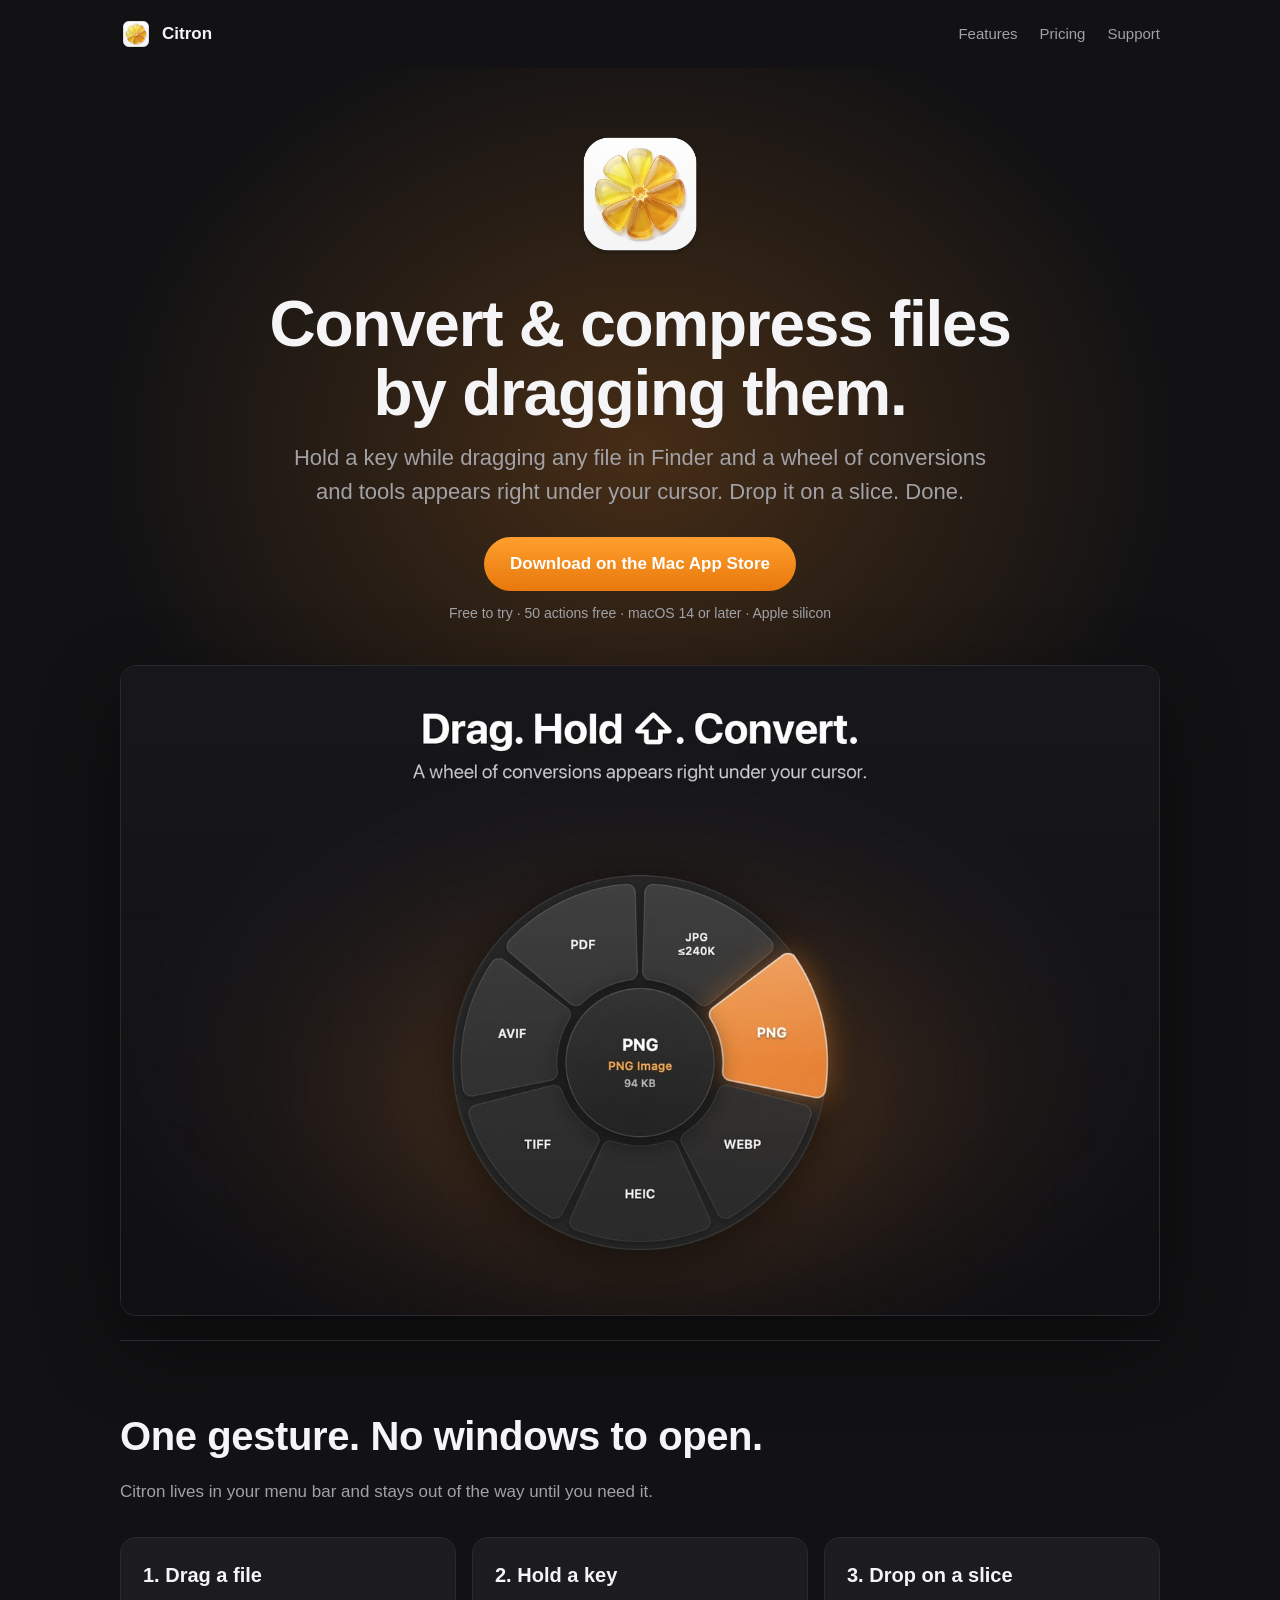
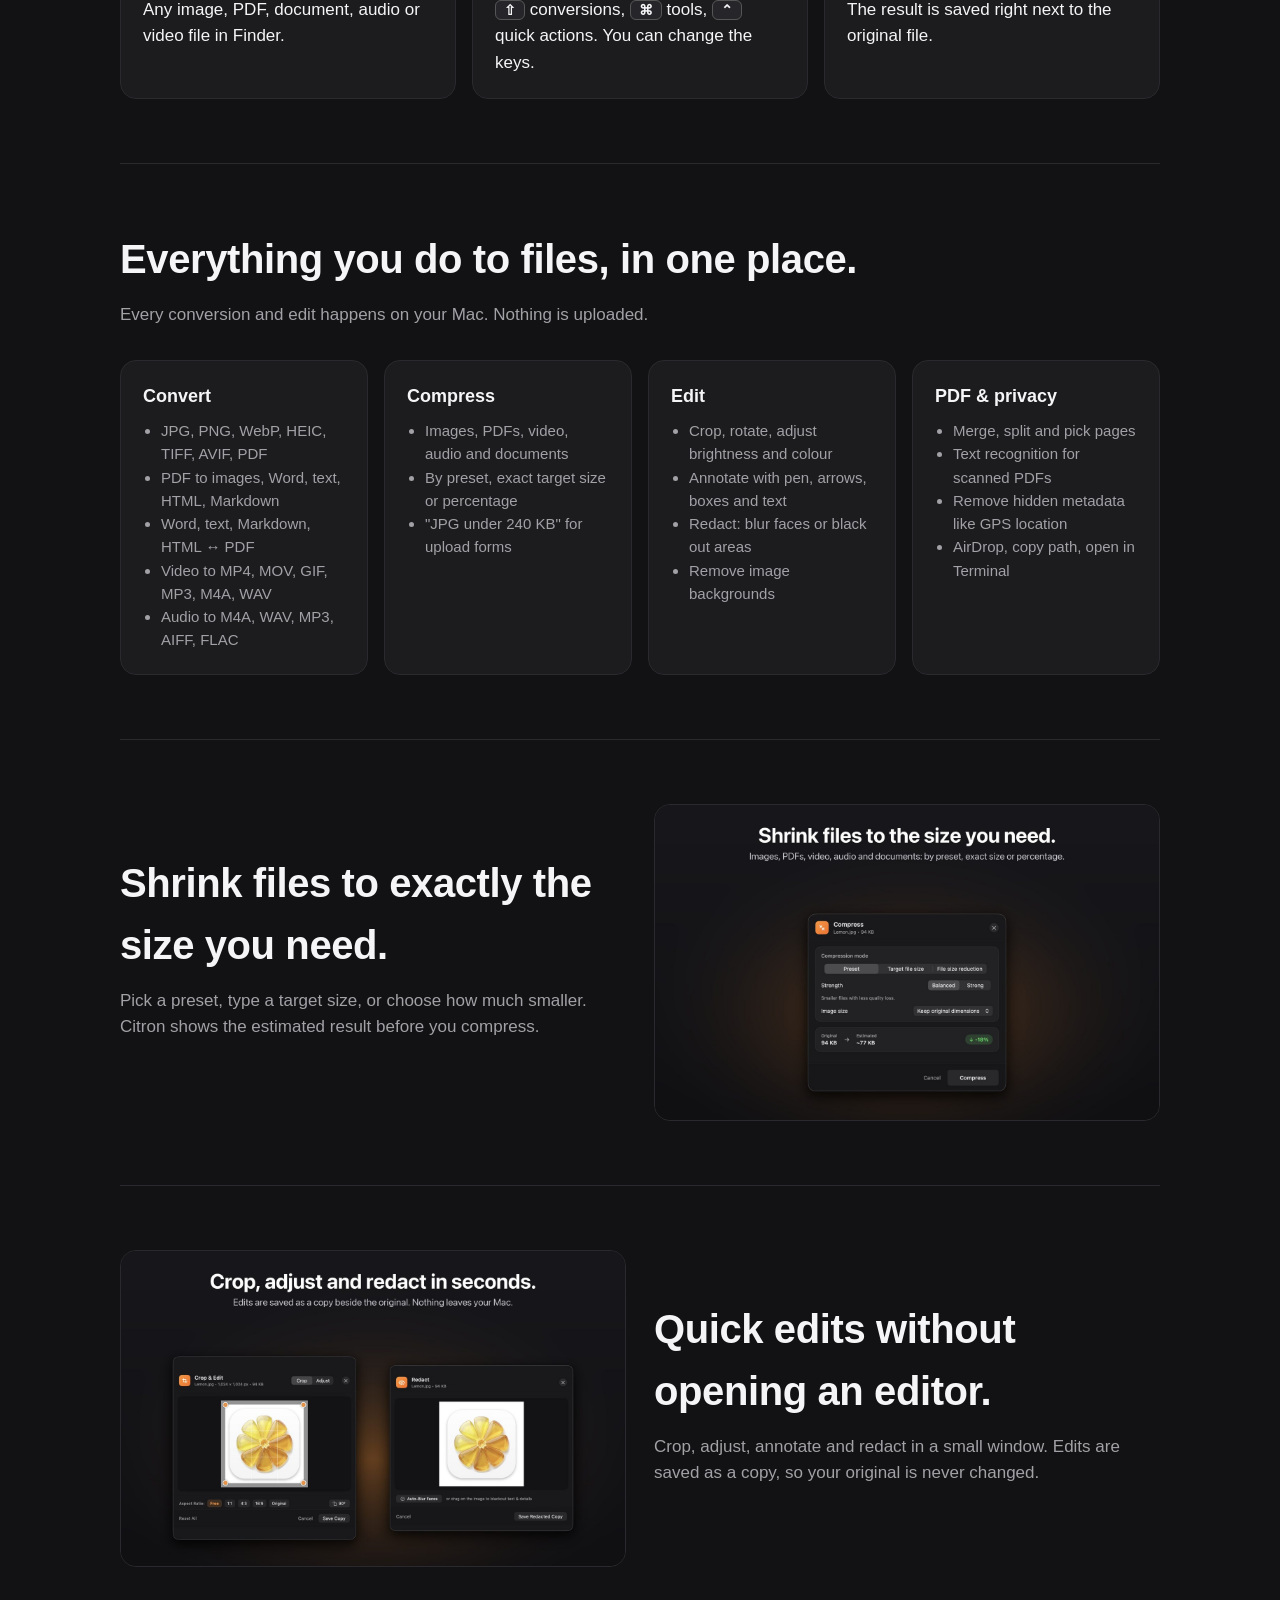
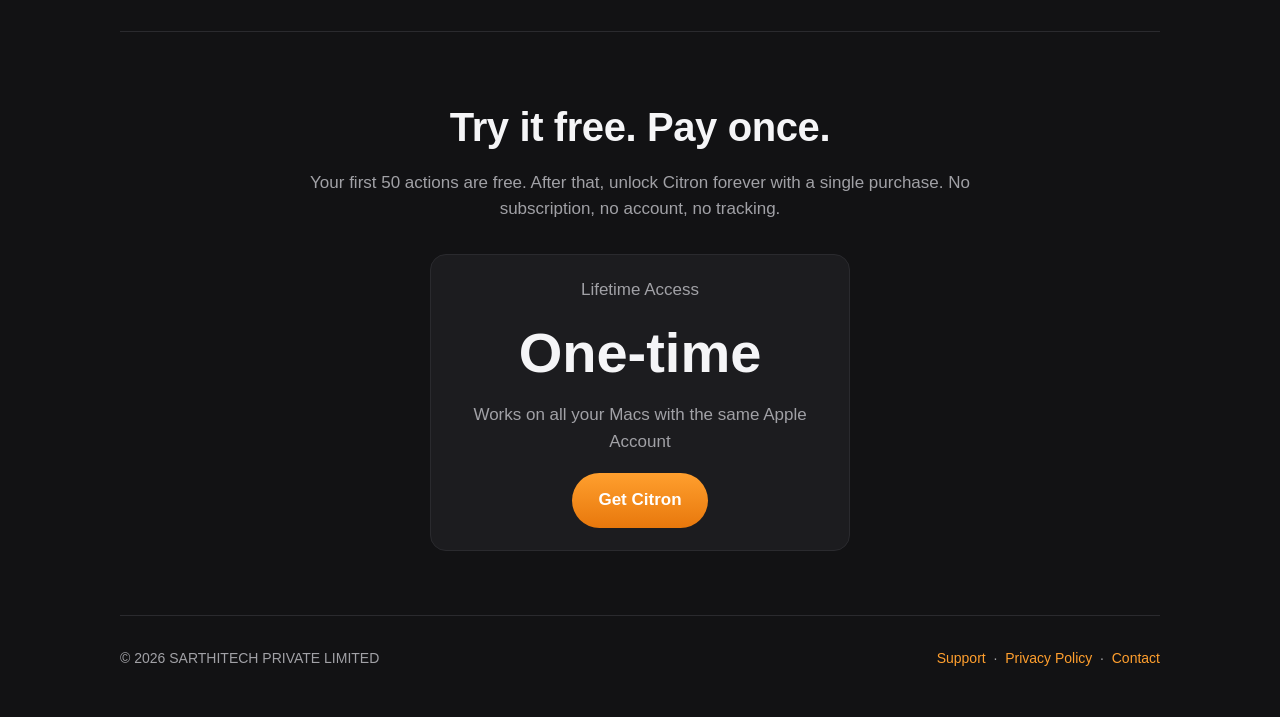
==== home.html @ ca141dbc "Add Citron product page" ====
<!doctype html>
<html lang="en">
<head>
<meta charset="utf-8">
<meta name="viewport" content="width=device-width, initial-scale=1">
<title>Citron — Convert &amp; Compress by Drag, for Mac</title>
<meta name="description" content="Hold a key while dragging any file in Finder and a wheel of conversions and tools appears under your cursor. Images, PDFs, documents, audio and video. Private and on-device.">
<meta property="og:title" content="Citron — Convert & Compress by Drag">
<meta property="og:description" content="A radial wheel of conversions and tools, right under your cursor while you drag a file on your Mac.">
<meta property="og:image" content="https://harshaggarwal1346.github.io/citron/images/1-convert.jpg">
<link rel="icon" href="icon.png">
<style>
:root { --fg:#f5f5f7; --muted:#a1a1a6; --bg:#121214; --card:#1c1c1f; --line:#2a2a2e; --accent:#ff9f2e; --accent2:#e8780c; }
* { box-sizing:border-box; }
html { scroll-behavior:smooth; }
body { margin:0; font:17px/1.55 -apple-system, BlinkMacSystemFont, "Segoe UI", Helvetica, Arial, sans-serif; color:var(--fg); background:var(--bg); }
a { color:var(--accent); text-decoration:none; }
.wrap { max-width:1080px; margin:0 auto; padding:0 20px; }
nav { display:flex; align-items:center; justify-content:space-between; padding:18px 0; }
nav .brand { display:flex; align-items:center; gap:10px; font-weight:700; color:var(--fg); }
nav .brand img { width:32px; height:32px; }
nav .links a { color:var(--muted); margin-left:22px; font-size:15px; }
.hero { text-align:center; padding:56px 0 24px; background:radial-gradient(60% 50% at 50% 30%, rgba(255,140,30,.22), transparent 70%); }
.hero img.icon { width:140px; height:140px; }
.hero h1 { font-size:clamp(36px,6vw,64px); line-height:1.08; margin:18px 0 12px; letter-spacing:-0.02em; }
.hero p.lead { font-size:clamp(18px,2.2vw,22px); color:var(--muted); max-width:720px; margin:0 auto 28px; }
.cta { display:inline-block; background:linear-gradient(180deg,var(--accent),var(--accent2)); color:#fff; font-weight:600; padding:14px 26px; border-radius:999px; }
.cta-note { display:block; margin-top:12px; color:var(--muted); font-size:14px; }
.shot { width:100%; border-radius:16px; border:1px solid var(--line); display:block; }
.hero .shot { margin-top:40px; box-shadow:0 30px 80px rgba(0,0,0,.45); }
section { padding:64px 0; border-top:1px solid var(--line); }
section h2 { font-size:clamp(28px,4vw,40px); margin:0 0 12px; letter-spacing:-0.01em; }
section p.sub { color:var(--muted); margin:0 0 32px; max-width:720px; }
.steps { display:grid; grid-template-columns:repeat(auto-fit,minmax(220px,1fr)); gap:16px; }
.step, .card { background:var(--card); border:1px solid var(--line); border-radius:16px; padding:22px; }
.step b { display:block; font-size:20px; margin-bottom:6px; }
kbd { font:600 14px -apple-system,sans-serif; border:1px solid #555; border-radius:6px; padding:1px 8px; background:#26262a; }
.grid2 { display:grid; grid-template-columns:repeat(auto-fit,minmax(300px,1fr)); gap:28px; align-items:center; }
.features { display:grid; grid-template-columns:repeat(auto-fit,minmax(240px,1fr)); gap:16px; }
.card h3 { margin:0 0 8px; font-size:18px; }
.card ul { margin:0; padding-left:18px; color:var(--muted); font-size:15px; }
.price { text-align:center; }
.price .big { font-size:56px; font-weight:800; margin:6px 0; }
footer { border-top:1px solid var(--line); padding:32px 0 48px; color:var(--muted); font-size:14px; display:flex; flex-wrap:wrap; gap:18px; justify-content:space-between; }
</style>
</head>
<body>
<div class="wrap">
  <nav>
    <a class="brand" href="home.html"><img src="icon.png" alt=""> Citron</a>
    <div class="links"><a href="#features">Features</a><a href="#pricing">Pricing</a><a href="index.html">Support</a></div>
  </nav>
</div>

<header class="hero">
  <div class="wrap">
    <img class="icon" src="icon-512.png" alt="Citron app icon">
    <h1>Convert &amp; compress files<br>by dragging them.</h1>
    <p class="lead">Hold a key while dragging any file in Finder and a wheel of conversions and tools appears right under your cursor. Drop it on a slice. Done.</p>
    <a class="cta" href="https://apps.apple.com/app/id6831984365">Download on the Mac App Store</a>
    <span class="cta-note">Free to try · 50 actions free · macOS 14 or later · Apple silicon</span>
    <img class="shot" src="images/1-convert.jpg" alt="Citron's conversion wheel appearing under the cursor">
  </div>
</header>

<div class="wrap">
  <section>
    <h2>One gesture. No windows to open.</h2>
    <p class="sub">Citron lives in your menu bar and stays out of the way until you need it.</p>
    <div class="steps">
      <div class="step"><b>1. Drag a file</b>Any image, PDF, document, audio or video file in Finder.</div>
      <div class="step"><b>2. Hold a key</b><kbd>⇧</kbd> conversions, <kbd>⌘</kbd> tools, <kbd>⌃</kbd> quick actions. You can change the keys.</div>
      <div class="step"><b>3. Drop on a slice</b>The result is saved right next to the original file.</div>
    </div>
  </section>

  <section id="features">
    <h2>Everything you do to files, in one place.</h2>
    <p class="sub">Every conversion and edit happens on your Mac. Nothing is uploaded.</p>
    <div class="features">
      <div class="card"><h3>Convert</h3><ul>
        <li>JPG, PNG, WebP, HEIC, TIFF, AVIF, PDF</li>
        <li>PDF to images, Word, text, HTML, Markdown</li>
        <li>Word, text, Markdown, HTML ↔ PDF</li>
        <li>Video to MP4, MOV, GIF, MP3, M4A, WAV</li>
        <li>Audio to M4A, WAV, MP3, AIFF, FLAC</li></ul></div>
      <div class="card"><h3>Compress</h3><ul>
        <li>Images, PDFs, video, audio and documents</li>
        <li>By preset, exact target size or percentage</li>
        <li>"JPG under 240 KB" for upload forms</li></ul></div>
      <div class="card"><h3>Edit</h3><ul>
        <li>Crop, rotate, adjust brightness and colour</li>
        <li>Annotate with pen, arrows, boxes and text</li>
        <li>Redact: blur faces or black out areas</li>
        <li>Remove image backgrounds</li></ul></div>
      <div class="card"><h3>PDF &amp; privacy</h3><ul>
        <li>Merge, split and pick pages</li>
        <li>Text recognition for scanned PDFs</li>
        <li>Remove hidden metadata like GPS location</li>
        <li>AirDrop, copy path, open in Terminal</li></ul></div>
    </div>
  </section>

  <section>
    <div class="grid2">
      <div><h2>Shrink files to exactly the size you need.</h2>
        <p class="sub">Pick a preset, type a target size, or choose how much smaller. Citron shows the estimated result before you compress.</p></div>
      <img class="shot" src="images/3-compress.jpg" alt="Citron's compression window">
    </div>
  </section>

  <section>
    <div class="grid2">
      <img class="shot" src="images/4-edit.jpg" alt="Crop and redact editors">
      <div><h2>Quick edits without opening an editor.</h2>
        <p class="sub">Crop, adjust, annotate and redact in a small window. Edits are saved as a copy, so your original is never changed.</p></div>
    </div>
  </section>

  <section id="pricing" class="price">
    <h2>Try it free. Pay once.</h2>
    <p class="sub" style="margin-left:auto;margin-right:auto">Your first 50 actions are free. After that, unlock Citron forever with a single purchase. No subscription, no account, no tracking.</p>
    <div class="card" style="max-width:420px;margin:0 auto">
      <div class="muted" style="color:var(--muted)">Lifetime Access</div>
      <div class="big">One-time</div>
      <div style="color:var(--muted);margin-bottom:18px">Works on all your Macs with the same Apple Account</div>
      <a class="cta" href="https://apps.apple.com/app/id6831984365">Get Citron</a>
    </div>
  </section>
</div>

<div class="wrap">
  <footer>
    <div>© 2026 SARTHITECH PRIVATE LIMITED</div>
    <div><a href="index.html">Support</a> &nbsp;·&nbsp; <a href="privacy.html">Privacy Policy</a> &nbsp;·&nbsp; <a href="mailto:harshaggarwal1346@gmail.com">Contact</a></div>
  </footer>
</div>
</body>
</html>
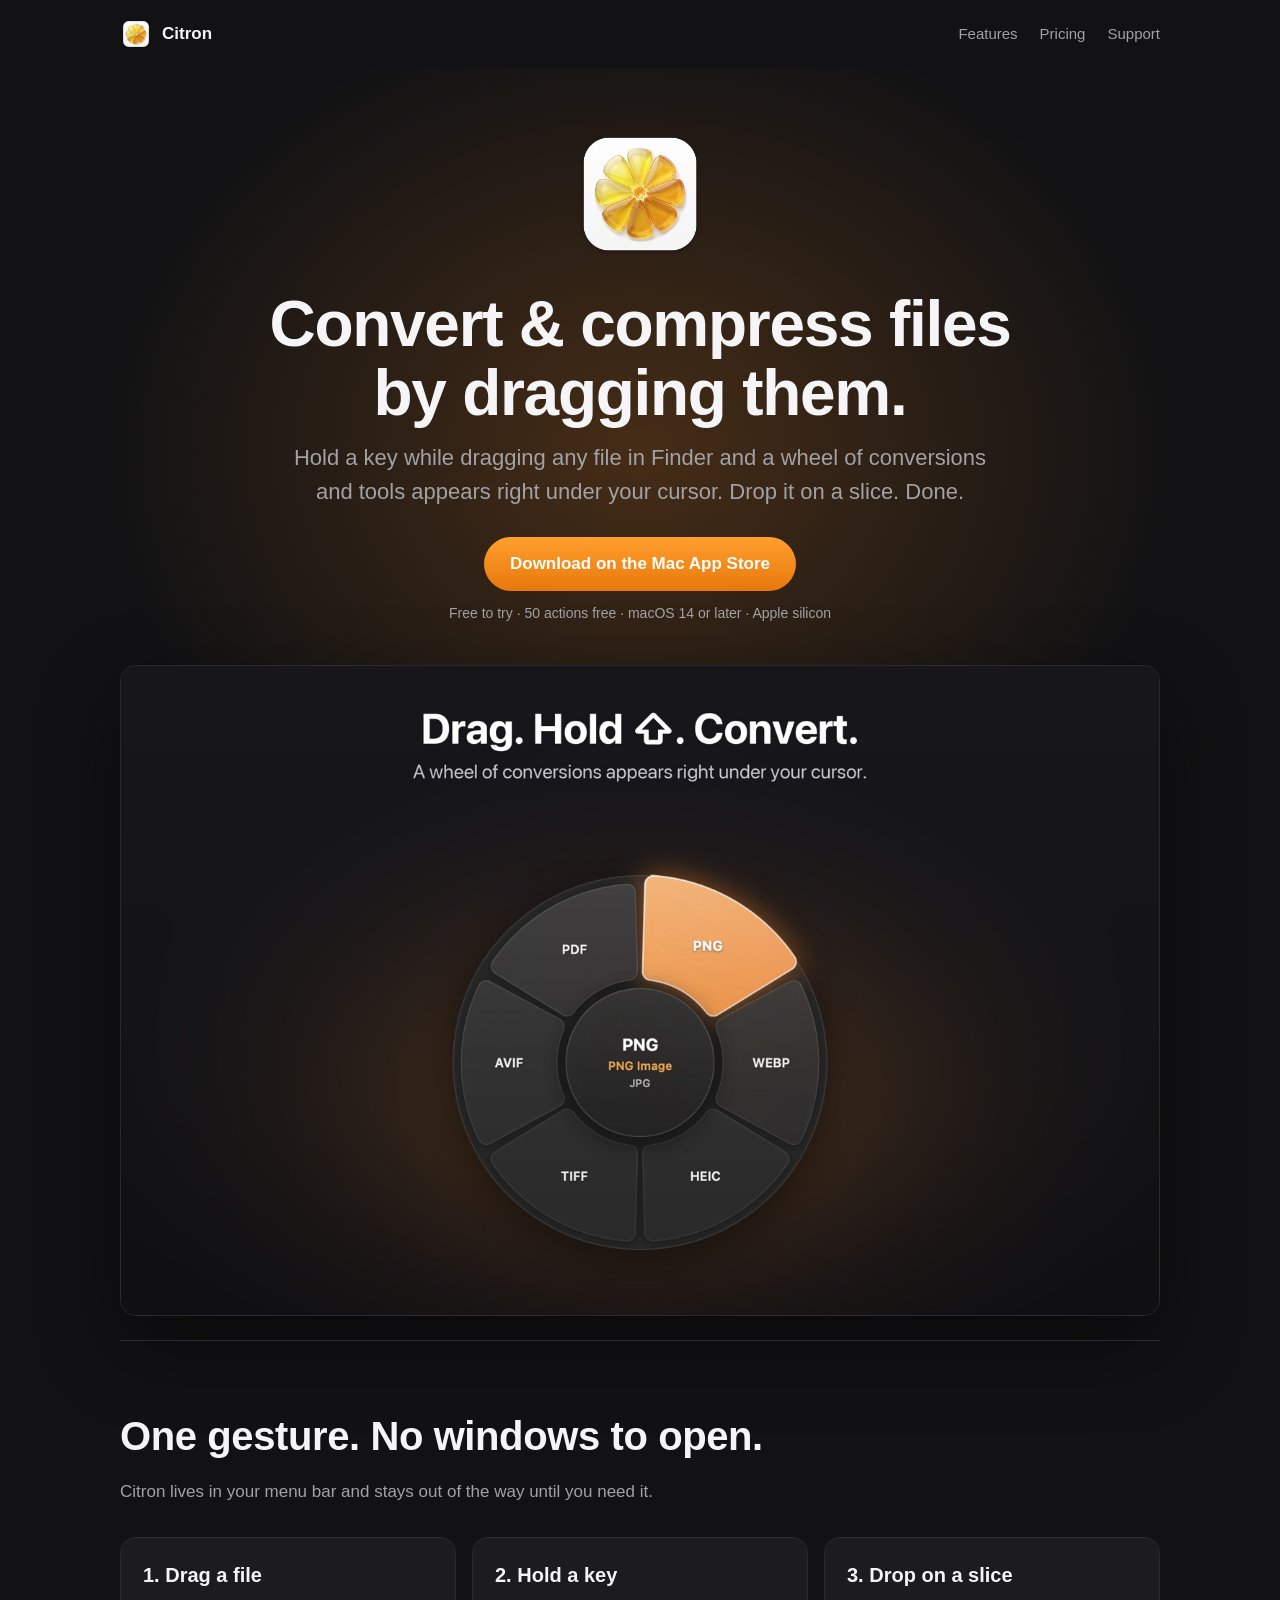
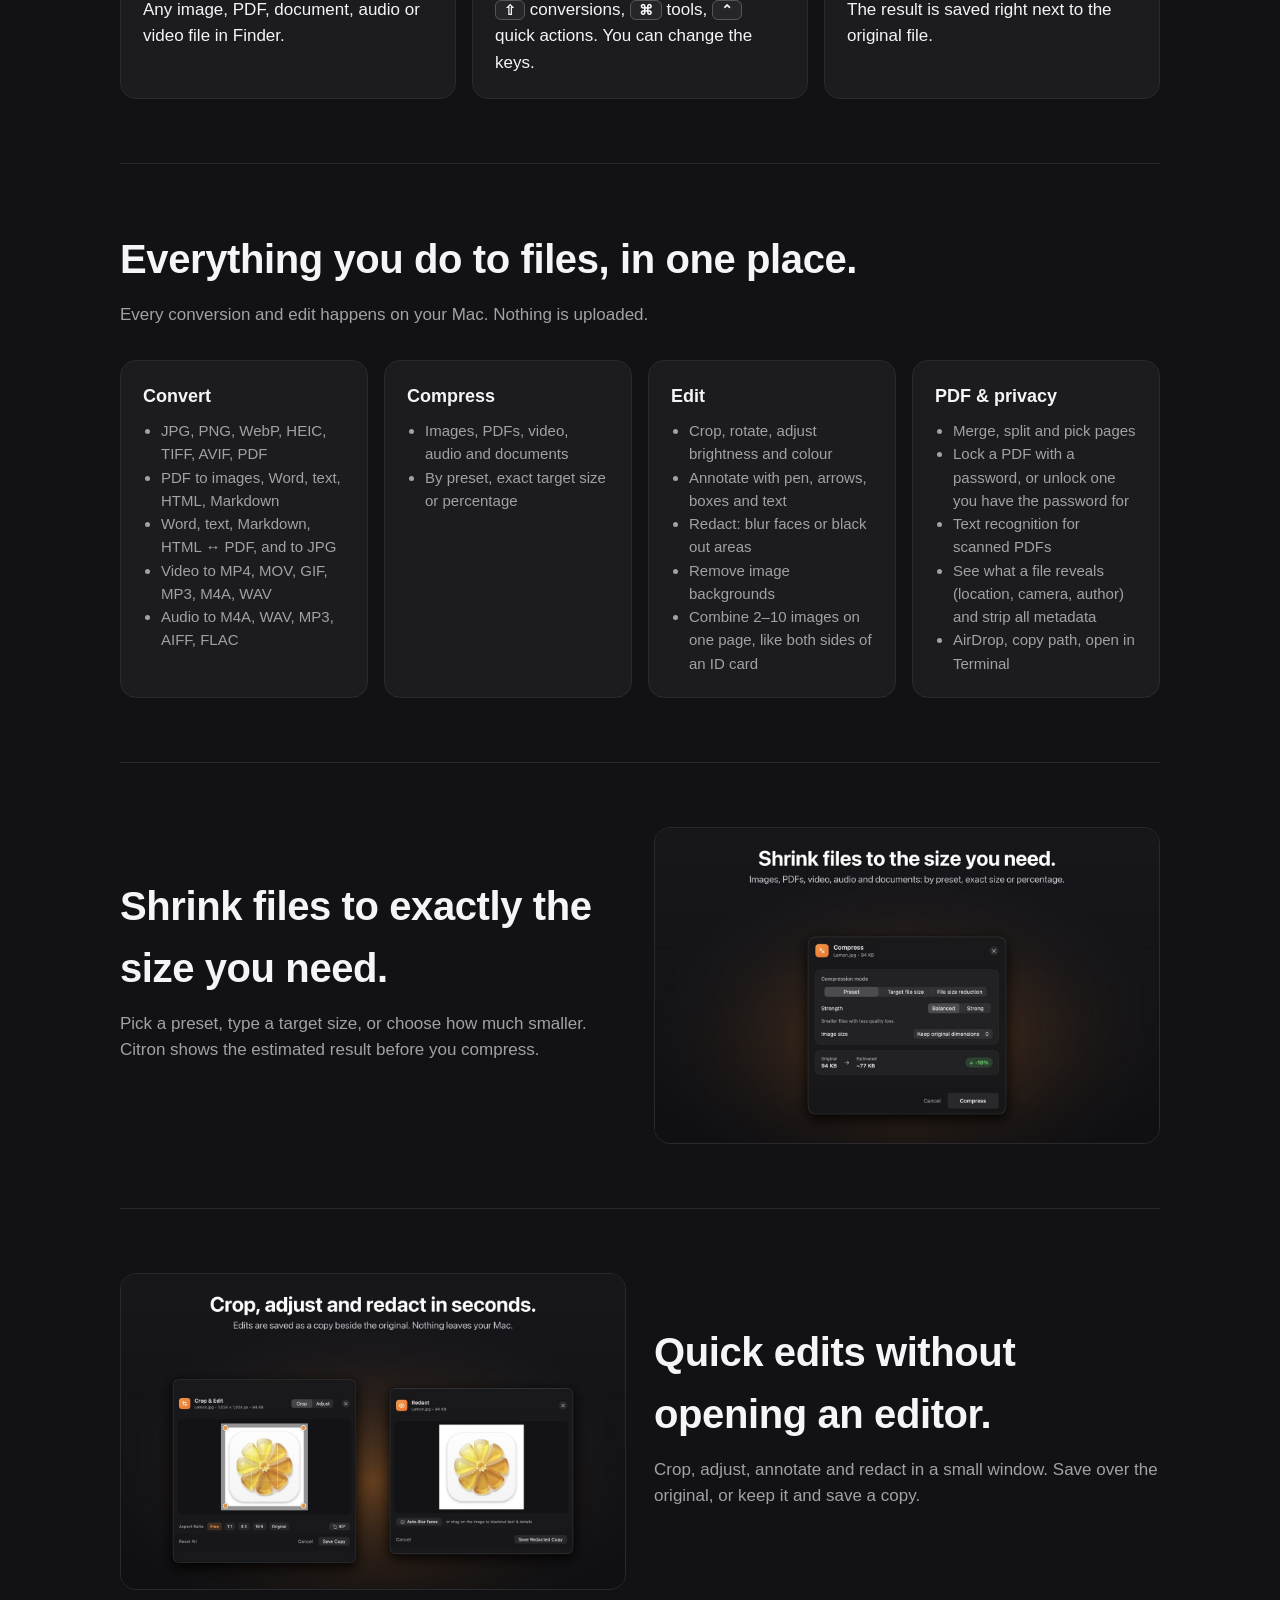
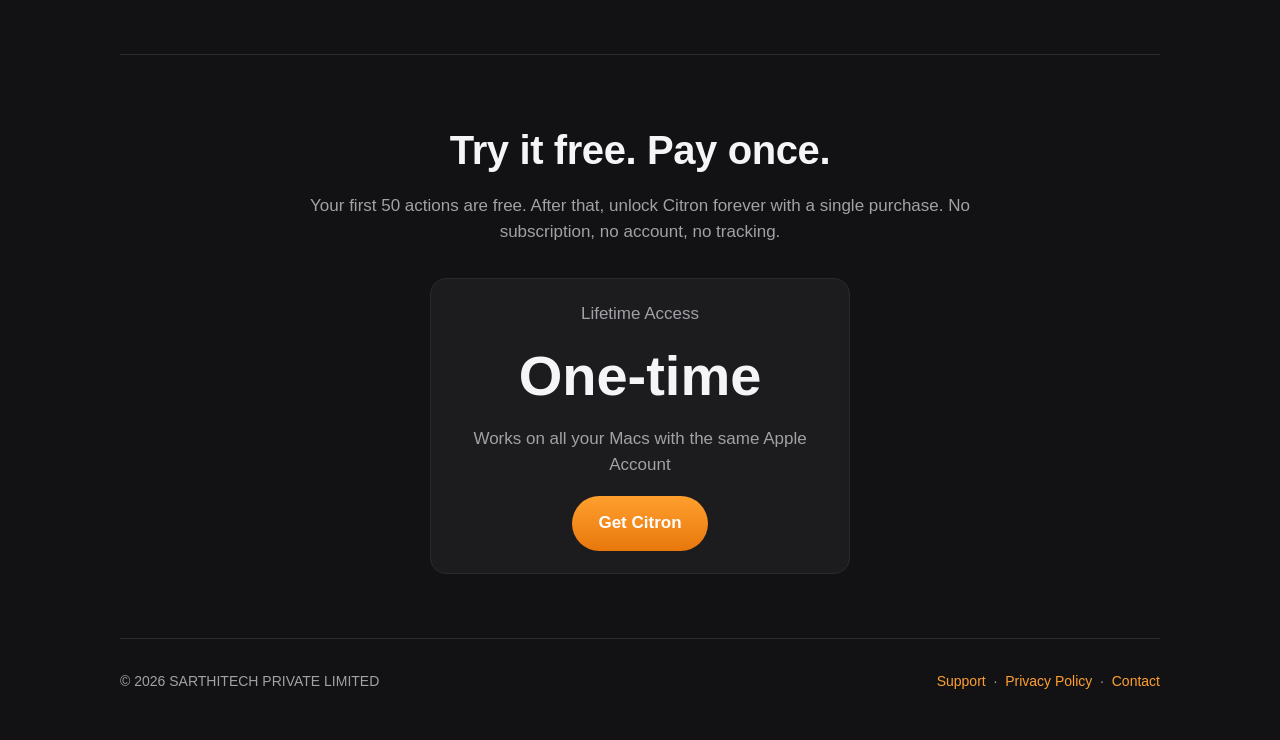
==== commit 161d55dd: "Update product page for Citron 1.0 - Remove the 'JPG under 240 KB' feature (no longer in the app) - " ====
--- a/home.html
+++ b/home.html
@@ -81,22 +81,23 @@
       <div class="card"><h3>Convert</h3><ul>
         <li>JPG, PNG, WebP, HEIC, TIFF, AVIF, PDF</li>
         <li>PDF to images, Word, text, HTML, Markdown</li>
-        <li>Word, text, Markdown, HTML ↔ PDF</li>
+        <li>Word, text, Markdown, HTML ↔ PDF, and to JPG</li>
         <li>Video to MP4, MOV, GIF, MP3, M4A, WAV</li>
         <li>Audio to M4A, WAV, MP3, AIFF, FLAC</li></ul></div>
       <div class="card"><h3>Compress</h3><ul>
         <li>Images, PDFs, video, audio and documents</li>
-        <li>By preset, exact target size or percentage</li>
-        <li>"JPG under 240 KB" for upload forms</li></ul></div>
+        <li>By preset, exact target size or percentage</li></ul></div>
       <div class="card"><h3>Edit</h3><ul>
         <li>Crop, rotate, adjust brightness and colour</li>
         <li>Annotate with pen, arrows, boxes and text</li>
         <li>Redact: blur faces or black out areas</li>
-        <li>Remove image backgrounds</li></ul></div>
+        <li>Remove image backgrounds</li>
+        <li>Combine 2–10 images on one page, like both sides of an ID card</li></ul></div>
       <div class="card"><h3>PDF &amp; privacy</h3><ul>
         <li>Merge, split and pick pages</li>
+        <li>Lock a PDF with a password, or unlock one you have the password for</li>
         <li>Text recognition for scanned PDFs</li>
-        <li>Remove hidden metadata like GPS location</li>
+        <li>See what a file reveals (location, camera, author) and strip all metadata</li>
         <li>AirDrop, copy path, open in Terminal</li></ul></div>
     </div>
   </section>
@@ -113,7 +114,7 @@
     <div class="grid2">
       <img class="shot" src="images/4-edit.jpg" alt="Crop and redact editors">
       <div><h2>Quick edits without opening an editor.</h2>
-        <p class="sub">Crop, adjust, annotate and redact in a small window. Edits are saved as a copy, so your original is never changed.</p></div>
+        <p class="sub">Crop, adjust, annotate and redact in a small window. Save over the original, or keep it and save a copy.</p></div>
     </div>
   </section>
 
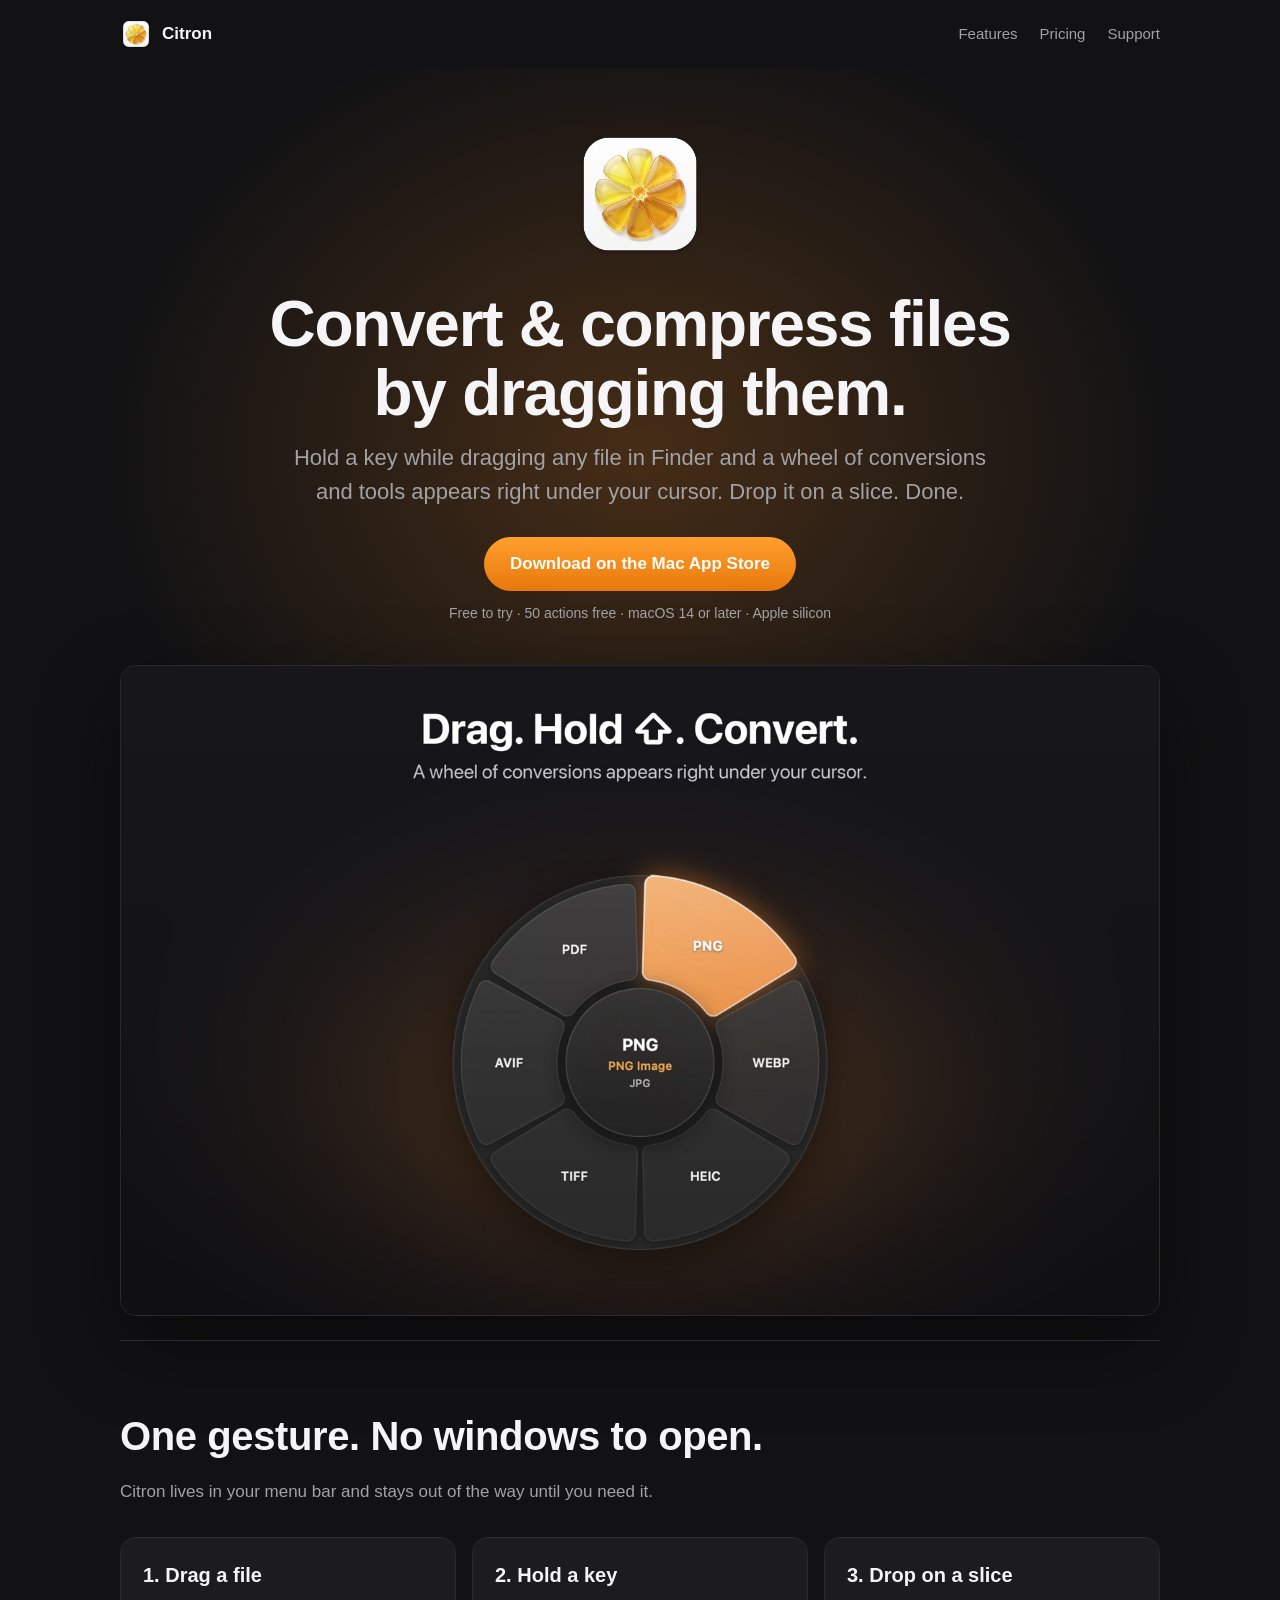
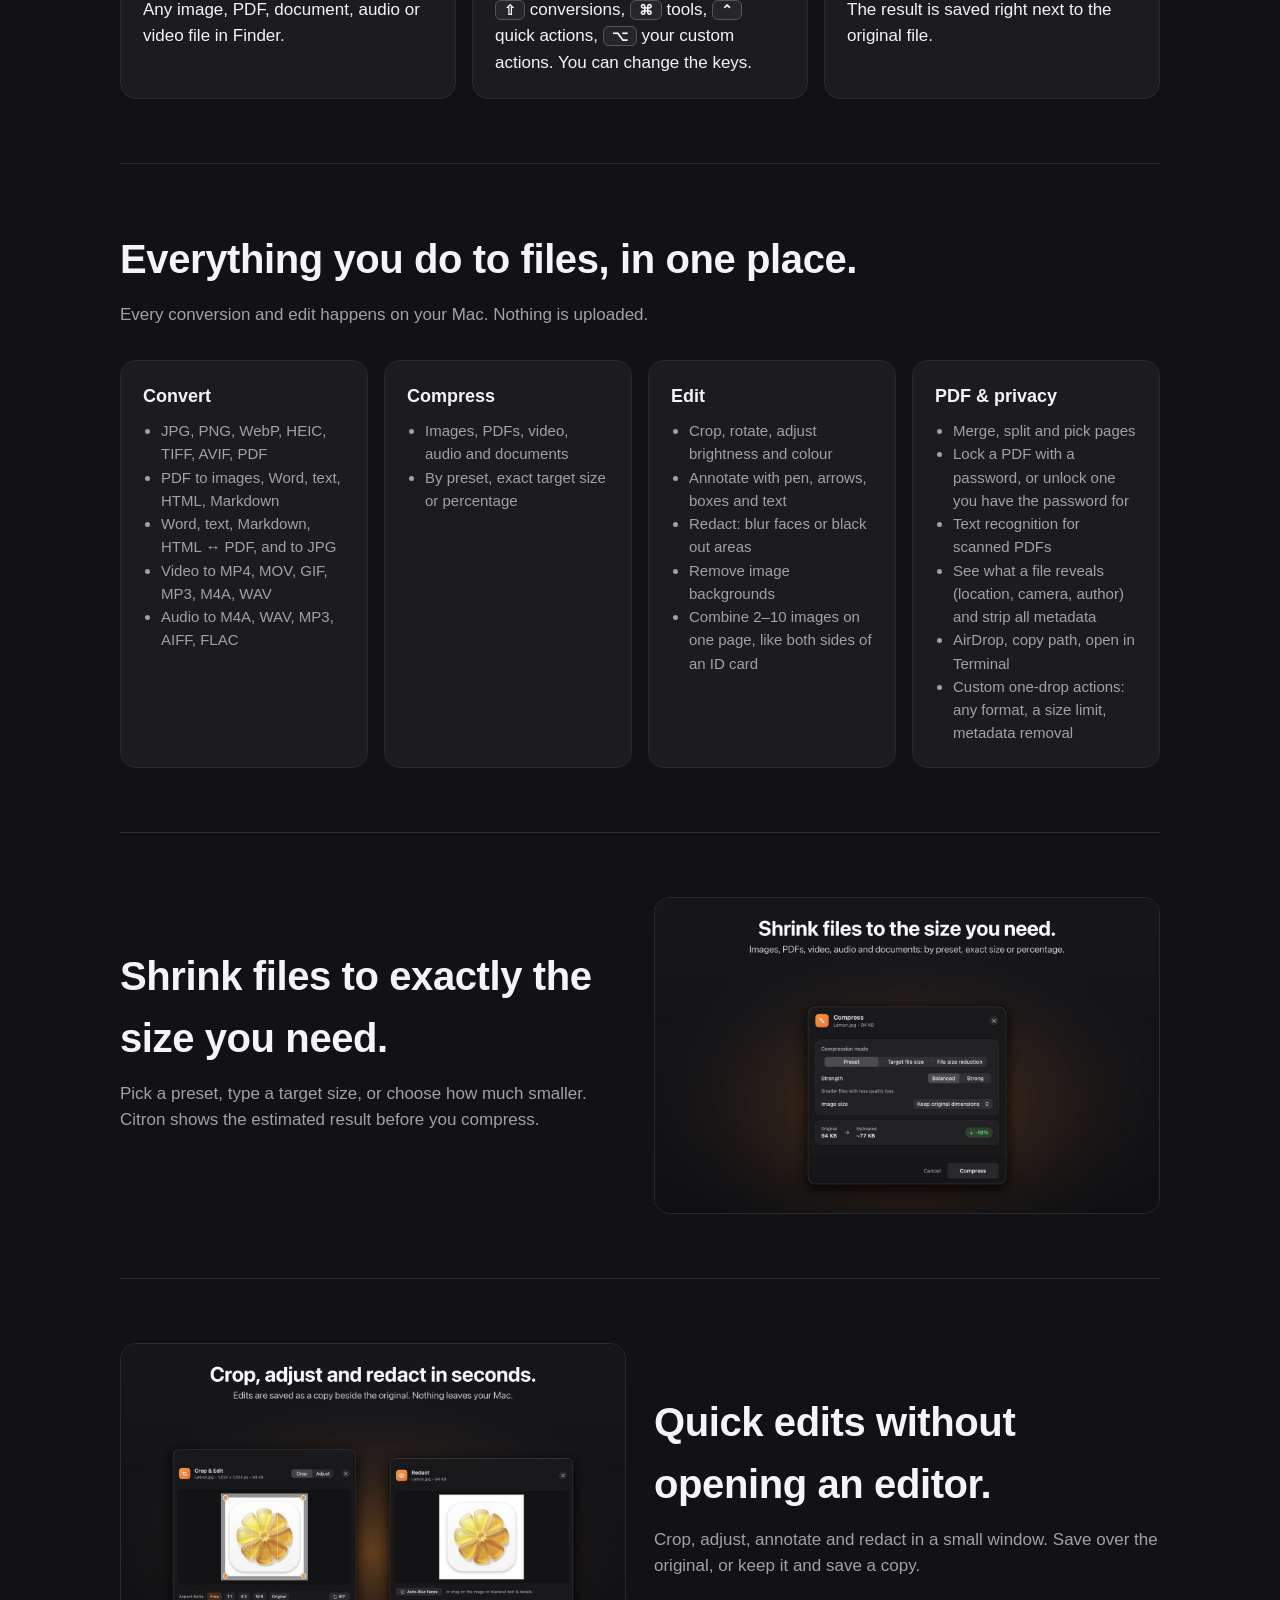
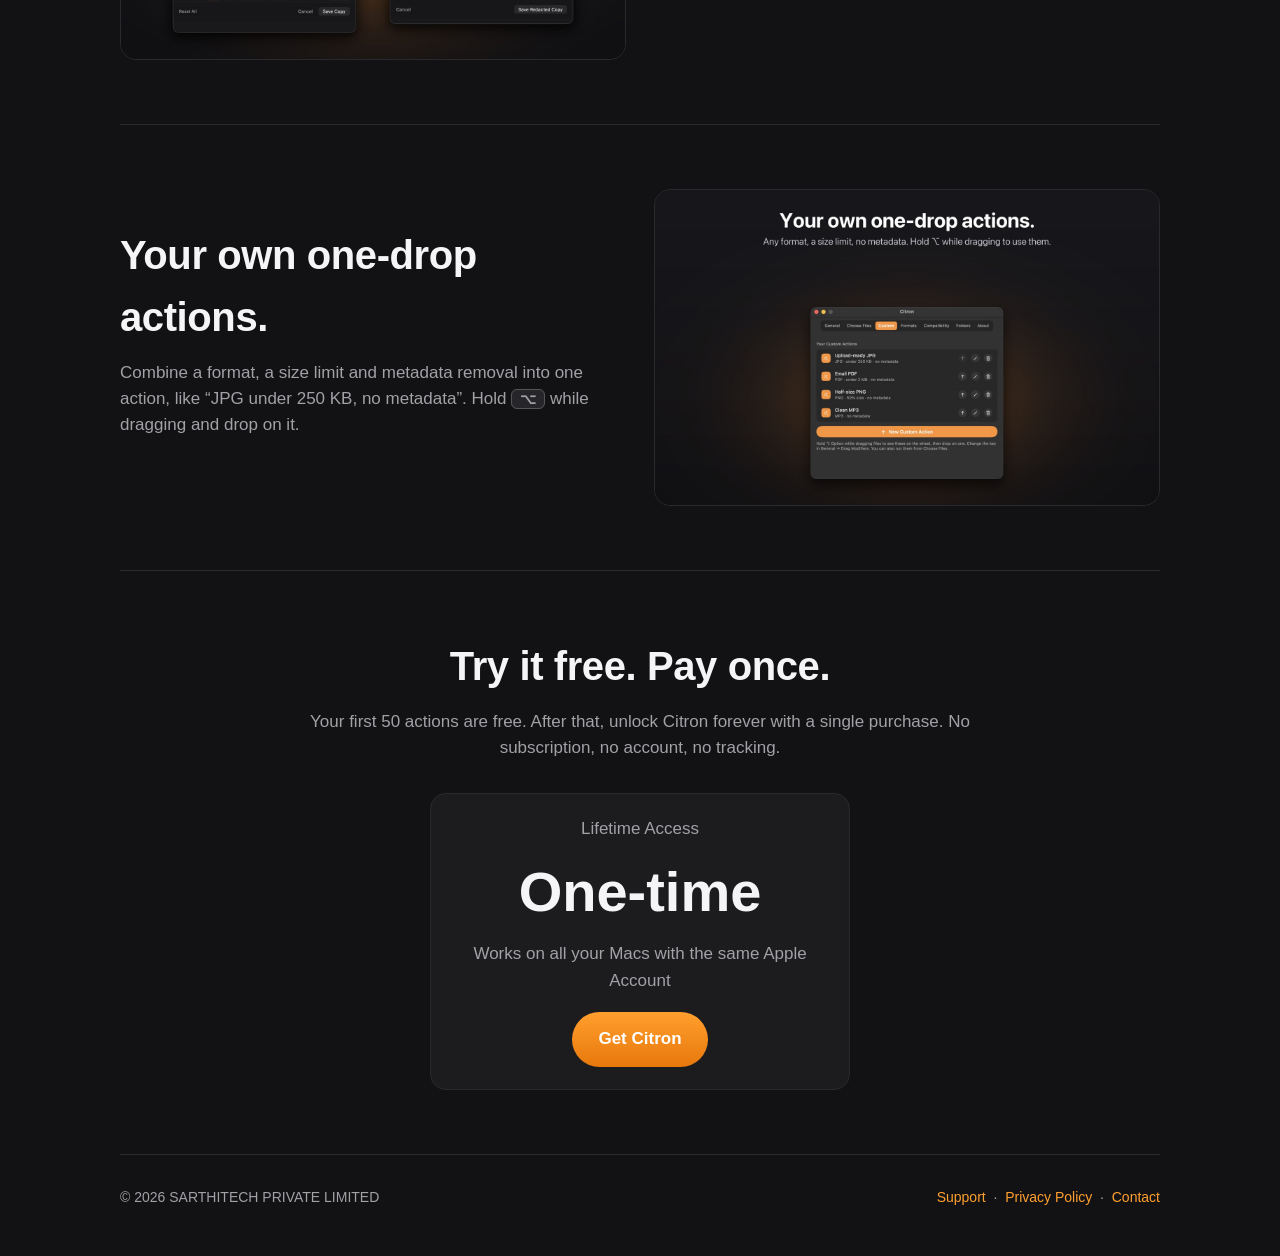
==== commit c3c32b72: "Custom actions, Option key, Choose Files; per-folder access FAQ; new screenshots" ====
--- a/home.html
+++ b/home.html
@@ -69,7 +69,7 @@
     <p class="sub">Citron lives in your menu bar and stays out of the way until you need it.</p>
     <div class="steps">
       <div class="step"><b>1. Drag a file</b>Any image, PDF, document, audio or video file in Finder.</div>
-      <div class="step"><b>2. Hold a key</b><kbd>⇧</kbd> conversions, <kbd>⌘</kbd> tools, <kbd>⌃</kbd> quick actions. You can change the keys.</div>
+      <div class="step"><b>2. Hold a key</b><kbd>⇧</kbd> conversions, <kbd>⌘</kbd> tools, <kbd>⌃</kbd> quick actions, <kbd>⌥</kbd> your custom actions. You can change the keys.</div>
       <div class="step"><b>3. Drop on a slice</b>The result is saved right next to the original file.</div>
     </div>
   </section>
@@ -98,7 +98,8 @@
         <li>Lock a PDF with a password, or unlock one you have the password for</li>
         <li>Text recognition for scanned PDFs</li>
         <li>See what a file reveals (location, camera, author) and strip all metadata</li>
-        <li>AirDrop, copy path, open in Terminal</li></ul></div>
+        <li>AirDrop, copy path, open in Terminal</li>
+        <li>Custom one-drop actions: any format, a size limit, metadata removal</li></ul></div>
     </div>
   </section>
 
@@ -115,6 +116,14 @@
       <img class="shot" src="images/4-edit.jpg" alt="Crop and redact editors">
       <div><h2>Quick edits without opening an editor.</h2>
         <p class="sub">Crop, adjust, annotate and redact in a small window. Save over the original, or keep it and save a copy.</p></div>
+    </div>
+  </section>
+
+  <section>
+    <div class="grid2">
+      <div><h2>Your own one-drop actions.</h2>
+        <p class="sub">Combine a format, a size limit and metadata removal into one action, like “JPG under 250 KB, no metadata”. Hold <kbd>⌥</kbd> while dragging and drop on it.</p></div>
+      <img class="shot" src="images/6-custom.jpg" alt="Citron's custom actions in Settings">
     </div>
   </section>
 
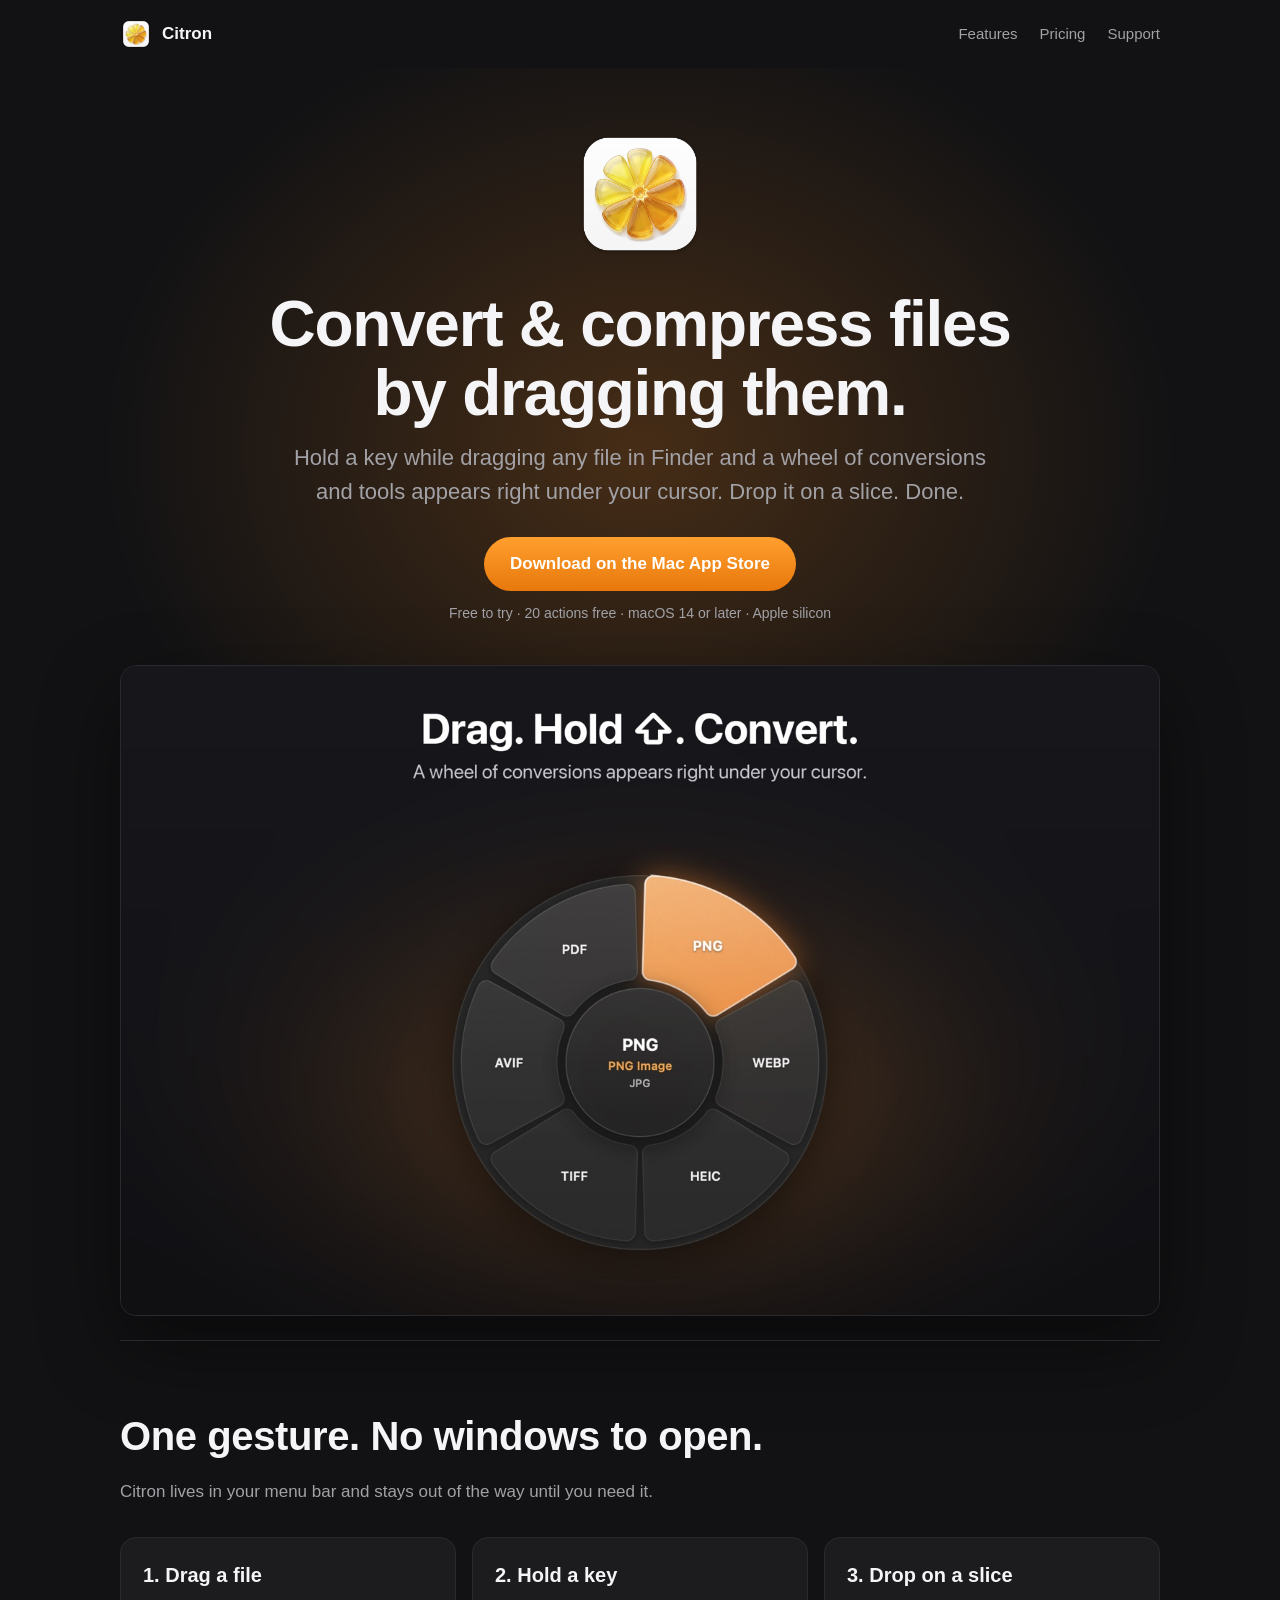
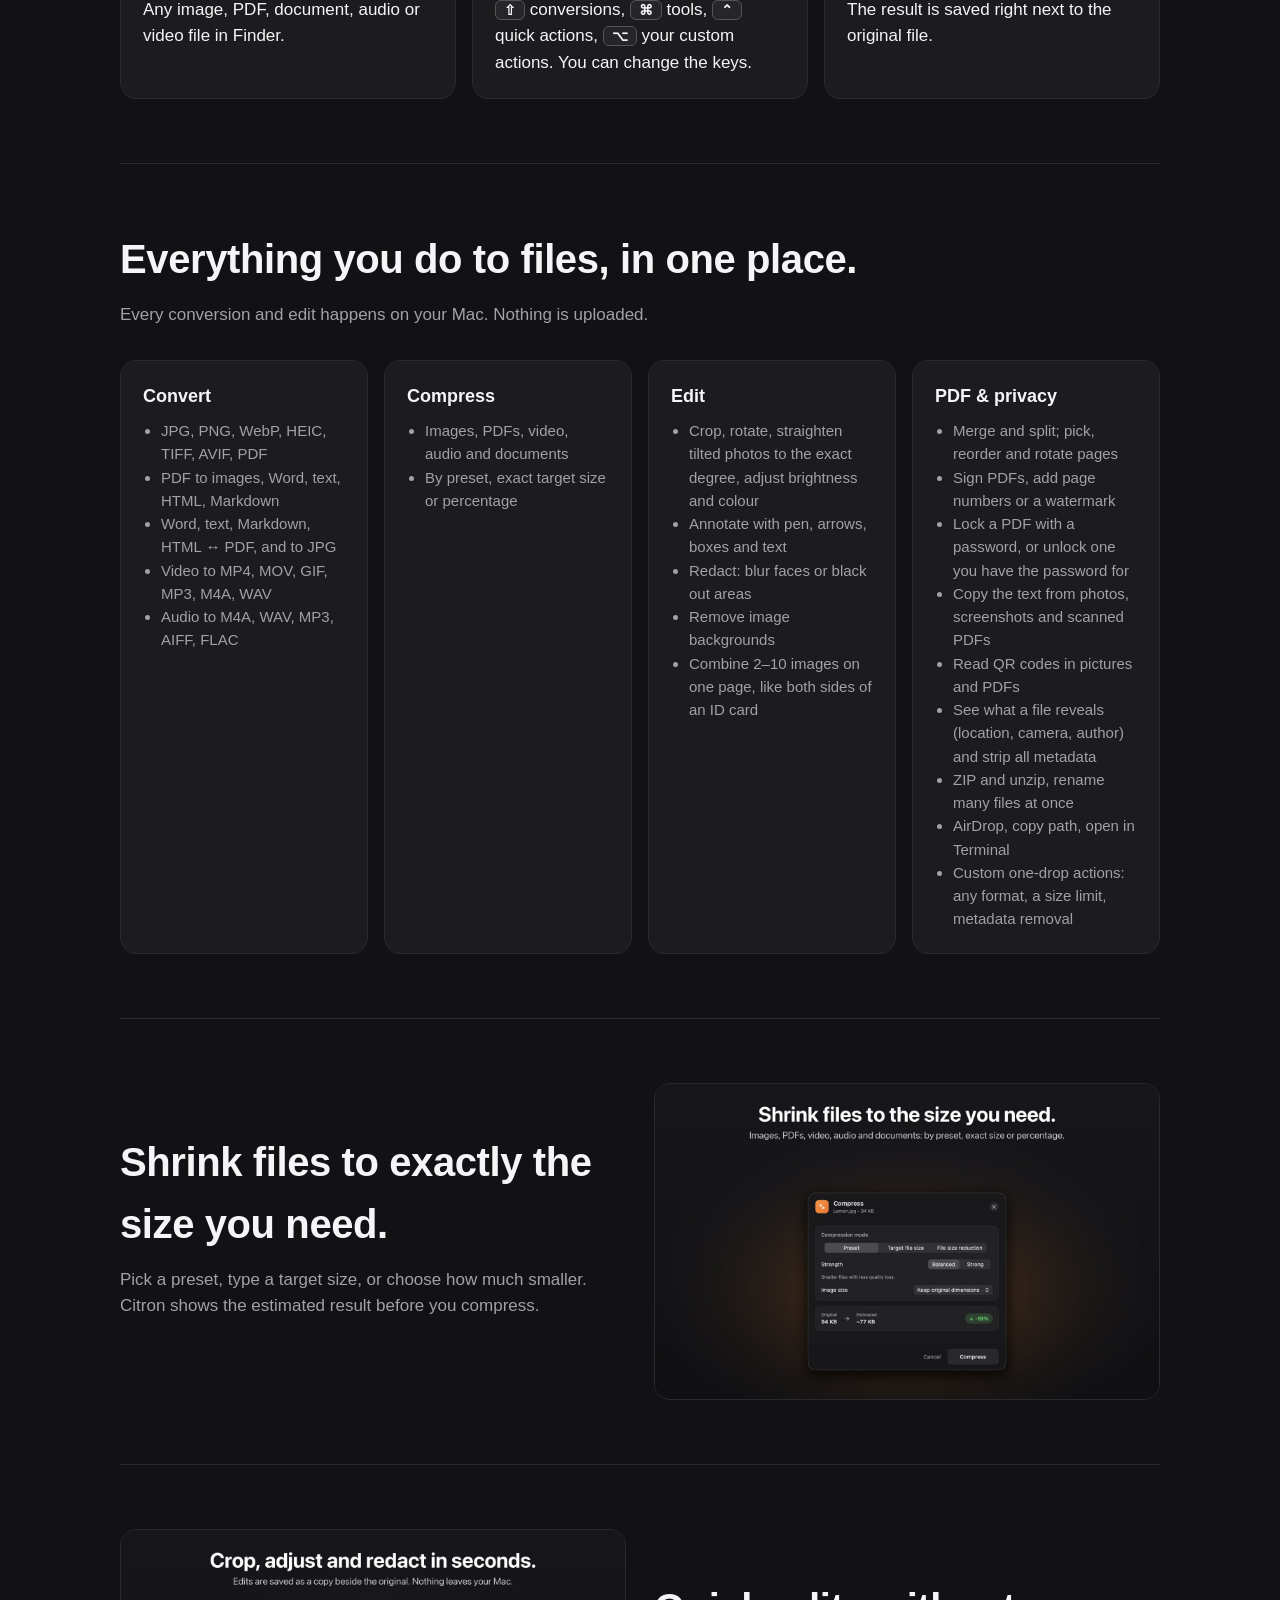
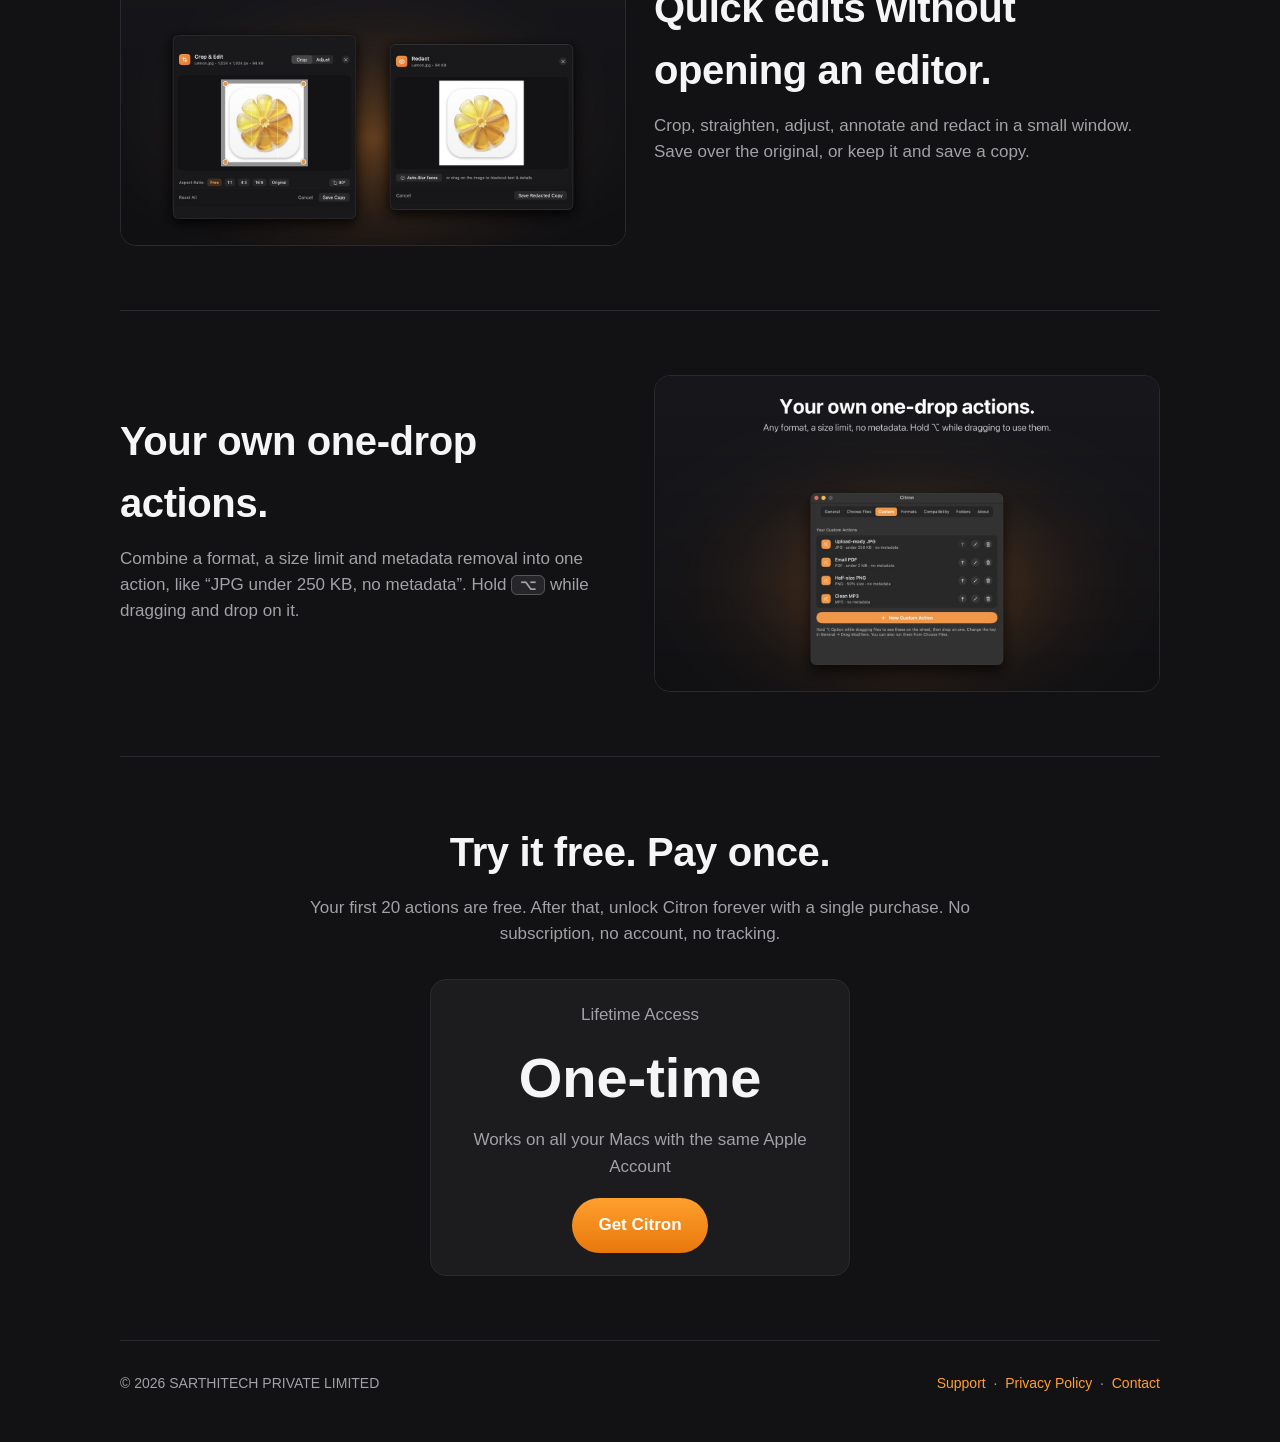
==== commit e593790b: "Citron 1.0.2: 20 free actions, Sign & Stamp, Edit Pages, Read QR, Copy Text, ZIP, Rename, Straighten" ====
--- a/home.html
+++ b/home.html
@@ -58,7 +58,7 @@
     <h1>Convert &amp; compress files<br>by dragging them.</h1>
     <p class="lead">Hold a key while dragging any file in Finder and a wheel of conversions and tools appears right under your cursor. Drop it on a slice. Done.</p>
     <a class="cta" href="https://apps.apple.com/app/id6831984365">Download on the Mac App Store</a>
-    <span class="cta-note">Free to try · 50 actions free · macOS 14 or later · Apple silicon</span>
+    <span class="cta-note">Free to try · 20 actions free · macOS 14 or later · Apple silicon</span>
     <img class="shot" src="images/1-convert.jpg" alt="Citron's conversion wheel appearing under the cursor">
   </div>
 </header>
@@ -88,16 +88,19 @@
         <li>Images, PDFs, video, audio and documents</li>
         <li>By preset, exact target size or percentage</li></ul></div>
       <div class="card"><h3>Edit</h3><ul>
-        <li>Crop, rotate, adjust brightness and colour</li>
+        <li>Crop, rotate, straighten tilted photos to the exact degree, adjust brightness and colour</li>
         <li>Annotate with pen, arrows, boxes and text</li>
         <li>Redact: blur faces or black out areas</li>
         <li>Remove image backgrounds</li>
         <li>Combine 2–10 images on one page, like both sides of an ID card</li></ul></div>
       <div class="card"><h3>PDF &amp; privacy</h3><ul>
-        <li>Merge, split and pick pages</li>
+        <li>Merge and split; pick, reorder and rotate pages</li>
+        <li>Sign PDFs, add page numbers or a watermark</li>
         <li>Lock a PDF with a password, or unlock one you have the password for</li>
-        <li>Text recognition for scanned PDFs</li>
+        <li>Copy the text from photos, screenshots and scanned PDFs</li>
+        <li>Read QR codes in pictures and PDFs</li>
         <li>See what a file reveals (location, camera, author) and strip all metadata</li>
+        <li>ZIP and unzip, rename many files at once</li>
         <li>AirDrop, copy path, open in Terminal</li>
         <li>Custom one-drop actions: any format, a size limit, metadata removal</li></ul></div>
     </div>
@@ -115,7 +118,7 @@
     <div class="grid2">
       <img class="shot" src="images/4-edit.jpg" alt="Crop and redact editors">
       <div><h2>Quick edits without opening an editor.</h2>
-        <p class="sub">Crop, adjust, annotate and redact in a small window. Save over the original, or keep it and save a copy.</p></div>
+        <p class="sub">Crop, straighten, adjust, annotate and redact in a small window. Save over the original, or keep it and save a copy.</p></div>
     </div>
   </section>
 
@@ -129,7 +132,7 @@
 
   <section id="pricing" class="price">
     <h2>Try it free. Pay once.</h2>
-    <p class="sub" style="margin-left:auto;margin-right:auto">Your first 50 actions are free. After that, unlock Citron forever with a single purchase. No subscription, no account, no tracking.</p>
+    <p class="sub" style="margin-left:auto;margin-right:auto">Your first 20 actions are free. After that, unlock Citron forever with a single purchase. No subscription, no account, no tracking.</p>
     <div class="card" style="max-width:420px;margin:0 auto">
       <div class="muted" style="color:var(--muted)">Lifetime Access</div>
       <div class="big">One-time</div>
